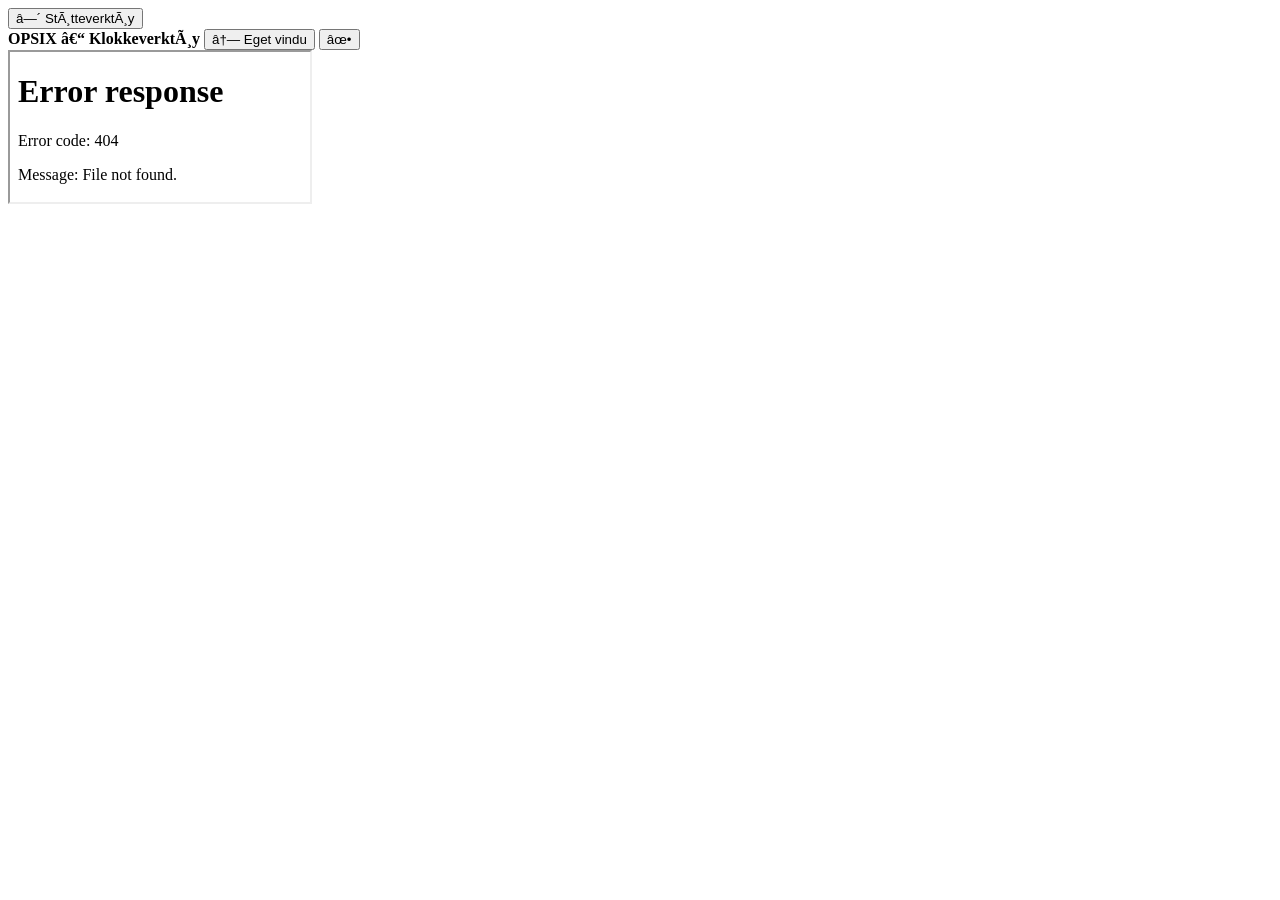
==== integrasjon.html @ 84896c08 "Add integration HTML for clock tool interface" ====
<!-- LIM INN I HOVEDSIDENS <body>, FOR EKSEMPEL RETT FÃ˜R </body> -->
<!-- Forutsetter at klokkeverktÃ¸yet ligger pÃ¥ /klokker/ pÃ¥ samme domene. -->
<button type="button" id="opsixToolsOpen" class="opsix-tools-launcher">â—´ StÃ¸tteverktÃ¸y</button>
<div id="opsixToolsBackdrop" class="opsix-tools-backdrop" hidden></div>
<aside id="opsixToolsPanel" class="opsix-tools-panel" aria-label="KlokkeverktÃ¸y" aria-hidden="true">
  <div class="opsix-tools-toolbar">
    <strong>OPSIX â€“ KlokkeverktÃ¸y</strong>
    <button id="opsixToolsPopout" type="button">â†— Eget vindu</button>
    <button id="opsixToolsClose" type="button" aria-label="Lukk sidepanel">âœ•</button>
  </div>
  <iframe id="opsixToolsFrame" src="/klokker/" title="KlokkeverktÃ¸y"></iframe>
</aside>
<link rel="stylesheet" href="/klokker/panel.css">
<script src="/klokker/panel.js" defer></script>
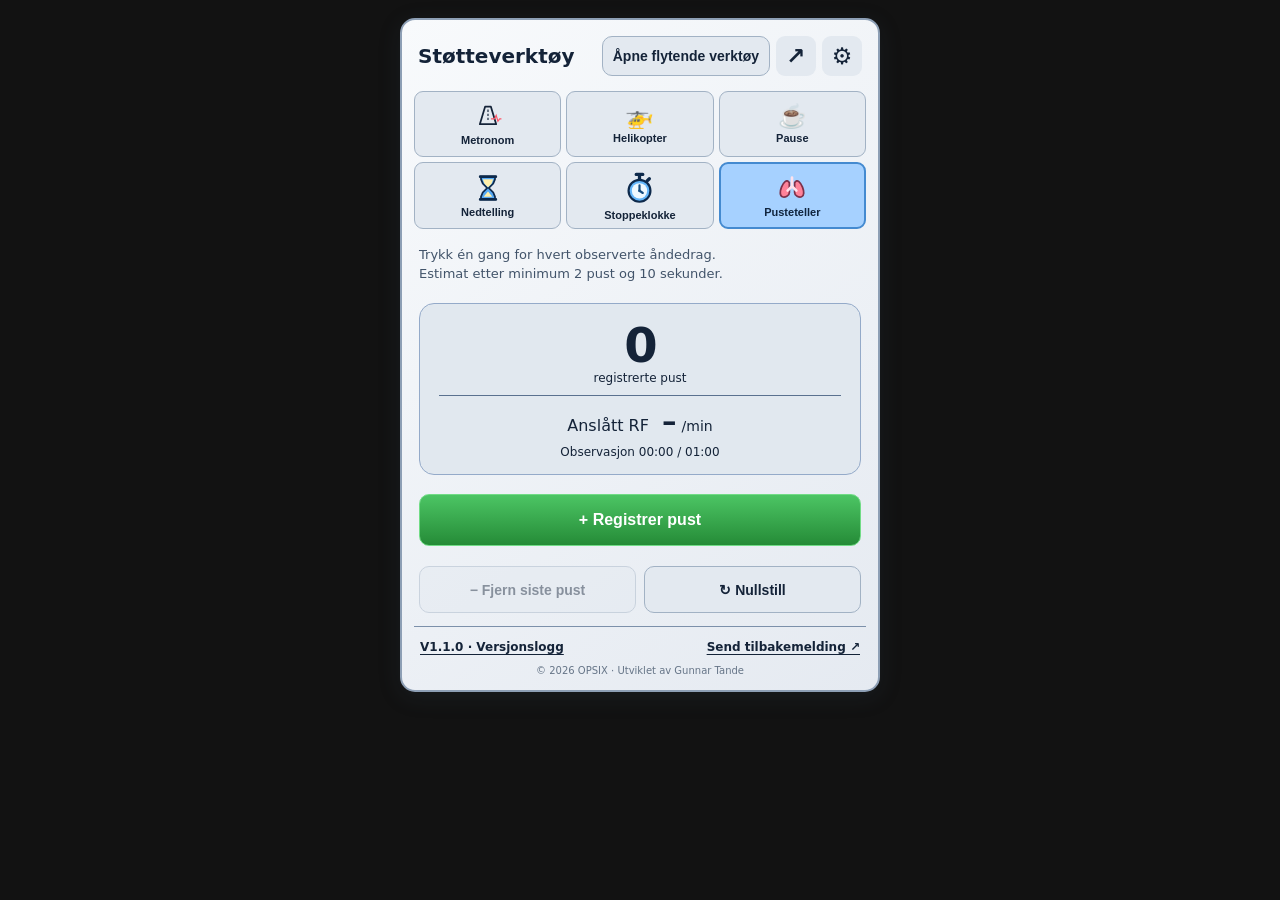
==== commit 826fce75: "..." ====
--- a/integrasjon.html
+++ b/integrasjon.html
@@ -1,14 +1,376 @@
-<!-- LIM INN I HOVEDSIDENS <body>, FOR EKSEMPEL RETT FÃ˜R </body> -->
-<!-- Forutsetter at klokkeverktÃ¸yet ligger pÃ¥ /klokker/ pÃ¥ samme domene. -->
-<button type="button" id="opsixToolsOpen" class="opsix-tools-launcher">â—´ StÃ¸tteverktÃ¸y</button>
-<div id="opsixToolsBackdrop" class="opsix-tools-backdrop" hidden></div>
-<aside id="opsixToolsPanel" class="opsix-tools-panel" aria-label="KlokkeverktÃ¸y" aria-hidden="true">
-  <div class="opsix-tools-toolbar">
-    <strong>OPSIX â€“ KlokkeverktÃ¸y</strong>
-    <button id="opsixToolsPopout" type="button">â†— Eget vindu</button>
-    <button id="opsixToolsClose" type="button" aria-label="Lukk sidepanel">âœ•</button>
-  </div>
-  <iframe id="opsixToolsFrame" src="/klokker/" title="KlokkeverktÃ¸y"></iframe>
-</aside>
-<link rel="stylesheet" href="/klokker/panel.css">
-<script src="/klokker/panel.js" defer></script>
+<!doctype html>
+<html lang="no">
+<head>
+    <meta charset="utf-8">
+    <meta name="viewport" content="width=device-width,initial-scale=1">
+    <meta name="theme-color" content="#071426">
+    <title>Klokkeverktøy | OPSIX</title>
+    <link rel="stylesheet" href="klokker.css?v=20261119-8">
+    <script src="klokker.js?v=20261119-10" defer></script>
+</head>
+<body data-theme="natt">
+    <section class="tool floating-notice" id="floatingNotice" aria-labelledby="floatingNoticeTitle" hidden>
+        <h1 id="floatingNoticeTitle">Flytende verktøy er åpne</h1>
+        <p>La denne fanen stå åpen mens du bruker verktøystripen.</p>
+        <button class="btn" id="returnFloating" type="button">Vis verktøyene i fanen igjen</button>
+    </section>
+    <main class="tool" id="clockTool">
+        <header class="top">
+            <div class="brand-title">
+                <strong>Støtteverktøy</strong>
+            </div>
+            <div class="header-actions">
+                <button class="btn floating-launch" id="openFloating" type="button">Åpne flytende verktøy</button>
+                <button id="openWindow" class="icon-button" type="button" title="Åpne nytt klokkevindu" aria-label="Åpne nytt klokkevindu">↗</button>
+                <button id="settingsToggle" class="icon-button" type="button" title="Innstillinger" aria-label="Innstillinger" aria-expanded="false" aria-controls="clockSettings">⚙</button>
+            </div>
+        </header>
+        <p id="floatingError" role="status" hidden></p>
+        <div class="settings-menu" id="clockSettings" hidden>
+            <label for="textSize">Zoom:</label>
+            <select id="textSize">
+                <option value="normal">100 %</option>
+                <option value="large">120 %</option>
+                <option value="extra">140 %</option>
+            </select>
+            <label for="theme">Visning:</label>
+            <select id="theme">
+                <option value="system" selected>Følg systemet</option>
+                <option value="dag">Dag</option>
+                <option value="dempet">Dempet</option>
+                <option value="natt">Natt</option>
+            </select>
+        </div>
+        <nav class="tabs" aria-label="Klokkeverktøy">
+            <div class="floating-clock" id="floatingClock" hidden>
+                <time id="floatingTime" aria-label="Norsk tid"></time>
+                <time id="floatingDate"></time>
+            </div>
+            <button class="tab" data-tab="metronom" aria-selected="false">
+                <span class="tab-symbol brand-small" aria-hidden="true">
+                    <svg viewBox="0 0 48 48" fill="none">
+                        <path d="M10 38 19 8h10l9 30H10Z" stroke="currentColor" stroke-width="3" stroke-linejoin="round"/>
+                        <path d="M24 13v20" stroke="currentColor" stroke-width="2" stroke-dasharray="4 3"/>
+                        <path d="M29 29h6l3-6 3 10 3-4h3" stroke="#ff5466" stroke-width="2"/>
+                    </svg>
+                </span>
+                Metronom
+            </button>
+            <button class="tab" data-tab="helikopter" aria-selected="false">
+                <span class="tab-symbol">🚁</span>
+                Helikopter
+                <small id="heliBadge" class="tab-status" hidden></small>
+            </button>
+            <button class="tab" data-tab="pause" aria-selected="false">
+                <span class="tab-symbol">☕</span>
+                Pause
+                <small id="pauseBadge" class="tab-status" hidden></small>
+            </button>
+            <button class="tab" data-tab="nedtelling" aria-selected="false">
+                <span class="tab-symbol tool-symbol" aria-hidden="true"><svg width="28" height="28" viewBox="0 0 32 32"><path d="M8 3h16v3l-2 5-5 5 5 5 2 5v3H8v-3l2-5 5-5-5-5-2-5Z" fill="#56a9f5" stroke="#0d294b" stroke-width="2"/><path d="M10 6h12l-2 5-4 4-4-4zm1 20 5-6 5 6Z" fill="#fff0ab"/><path d="M7 3h18M7 29h18" stroke="#0d294b" stroke-width="3" stroke-linecap="round"/></svg></span>
+                Nedtelling
+                <small id="countBadge" class="tab-status" hidden></small>
+            </button>
+            <button class="tab" data-tab="stoppeklokke" aria-selected="false">
+                <span class="tab-symbol tool-symbol" aria-hidden="true"><svg width="28" height="28" viewBox="0 0 32 32"><path d="M16 4v5m-3-5h6m4 6 2-2" stroke="#0d294b" stroke-width="3" stroke-linecap="round"/><circle cx="16" cy="19" r="10" fill="#63b6fa" stroke="#0d294b" stroke-width="2"/><circle cx="16" cy="19" r="7" fill="#eef9ff"/><path d="M16 14v5l3 2" fill="none" stroke="#164d80" stroke-width="2" stroke-linecap="round"/><circle cx="16" cy="19" r="1.25" fill="#164d80"/></svg></span>
+                Stoppeklokke
+                <small id="stopBadge" class="tab-status" hidden></small>
+            </button>
+            <button class="tab active" data-tab="pusteteller" aria-selected="true">
+                <span class="tab-symbol tool-symbol" aria-hidden="true"><svg width="28" height="28" viewBox="0 0 32 32"><path d="M13 10c-3-5-7 0-9 5-2 5-2 10 1 11 3 1 8-1 8-5Zm6 0c3-5 7 0 9 5 2 5 2 10-1 11-3 1-8-1-8-5Z" fill="#ff8299" stroke="#7d314a" stroke-width="2"/><path d="M16 4v10m0 0-5 5m5-5 5 5" fill="none" stroke="#ffe2ec" stroke-width="3" stroke-linecap="round" stroke-linejoin="round"/></svg></span>
+                Pusteteller
+            </button>
+            <button class="tab floating-toggle" id="toggleFloatingPane" type="button"
+                aria-expanded="false" aria-controls="clockPanes" aria-label="Vis sist brukte verktøy" hidden>Utvid</button>
+        </nav>
+        <div class="tool-panes" id="clockPanes">
+            <header class="floating-pane-heading">
+                <h1>Operatørverktøy</h1>
+                <p id="floatingToolName"></p>
+            </header>
+            <section class="pane" id="metronom" aria-label="Metronom" hidden inert>
+                <div class="display beat-display" id="beatDisplay">
+                    <div id="bpmView" class="bpm-view">
+                        <button type="button" id="bpmLabel" class="bpm-number" title="Trykk for å skrive takt" aria-label="Endre takt">
+                            110 
+                            <span>BPM</span>
+                        </button>
+                        <input id="bpmDirect" class="bpm-direct" type="number" min="1" inputmode="numeric" aria-label="Ny takt" hidden>
+                    </div>
+                    <div class="pulse-line" aria-hidden="true">
+                        <svg viewBox="0 0 240 42" preserveAspectRatio="none">
+                            <defs>
+                                <path id="ecgComplex" d="M0 25 H22 L26 28 L30 7 L34 34 L39 25 H60"/>
+                            </defs>
+                            <g class="ecg-trace">
+                                <use href="#ecgComplex"/>
+                                <use href="#ecgComplex" x="60"/>
+                                <use href="#ecgComplex" x="120"/>
+                                <use id="ecgFourth" href="#ecgComplex" x="180"/>
+                                <path id="ecgVent" d="M180 25 H240" hidden/>
+                            </g>
+                            <line id="beatCursor" x1="30" x2="30" y1="1" y2="41" hidden/>
+                        </svg>
+                    </div>
+                </div>
+                <label class="field-label">Pasientkategori</label>
+                <div class="choices">
+                    <button type="button" class="choice selected" data-mode="voksen">Voksen og barn</button>
+                    <button type="button" class="choice" data-mode="nyfodt">Nyfødt ved fødsel</button>
+                </div>
+                <div class="adjuster" id="bpmAdjust">
+                    <label for="bpmInput">Juster takt</label>
+                    <div>
+                        <button id="bpmDown" type="button" aria-label="Reduser BPM">−</button>
+                        <input id="bpmInput" type="number" inputmode="numeric" min="1" step="1" value="110">
+                        <button id="bpmUp" type="button" aria-label="Øk BPM">+</button>
+                    </div>
+                </div>
+                <p id="metronomeHint" class="hint compact" hidden>90 kompresjoner og 30 ventilasjoner/min</p>
+                <div class="actions">
+                    <button id="metroStart" class="btn primary">▶ Start</button>
+                    <button id="metroPause" class="btn">Ⅱ Pause</button>
+                    <button id="metroReset" class="btn">↻ Nullstill</button>
+                </div>
+            </section>
+            <section class="pane" id="nedtelling" aria-label="Nedtelling" hidden inert>
+                <div class="display time-display time-card" id="countBox">
+                    <div class="time-unit-headings" aria-hidden="true"><span>Timer</span><span>Minutter</span><span>Sekunder</span></div>
+                    <div id="countDisplay" class="time-parts time-value adjustable-time" role="group" aria-label="Nedtellingstid" aria-describedby="countError">
+                        <div class="time-segment">
+                            <input type="text" inputmode="numeric" maxlength="2" autocomplete="off" spellcheck="false" aria-label="Nedtellingstid – timer" data-max="99" value="00">
+                            <div class="time-steps">
+                                <button type="button" class="time-step" data-step="-1" aria-label="Reduser timer">−</button>
+                                <button type="button" class="time-step" data-step="1" aria-label="Øk timer">+</button>
+                            </div>
+                        </div>
+                        <span aria-hidden="true">:</span>
+                        <div class="time-segment">
+                            <input type="text" inputmode="numeric" maxlength="2" autocomplete="off" spellcheck="false" aria-label="Nedtellingstid – minutter" data-max="59" value="00">
+                            <div class="time-steps">
+                                <button type="button" class="time-step" data-step="-1" aria-label="Reduser minutter">−</button>
+                                <button type="button" class="time-step" data-step="1" aria-label="Øk minutter">+</button>
+                            </div>
+                        </div>
+                        <span aria-hidden="true">:</span>
+                        <div class="time-segment">
+                            <input type="text" inputmode="numeric" maxlength="2" autocomplete="off" spellcheck="false" aria-label="Nedtellingstid – sekunder" data-max="59" value="00">
+                            <div class="time-steps">
+                                <button type="button" class="time-step" data-step="-1" aria-label="Reduser sekunder">−</button>
+                                <button type="button" class="time-step" data-step="1" aria-label="Øk sekunder">+</button>
+                            </div>
+                        </div>
+                    </div>
+                    <span id="countState" hidden></span>
+                    <span id="countError" role="alert" hidden>Bruk tt:mm:ss. Minutter og sekunder må være mellom 00 og 59.</span>
+                </div>
+                <div class="toggle-list">
+                    <div class="toggle-row">
+                        <span>Lydvarsel ved endt nedtelling?</span>
+                        <div class="binary" data-setting="countSound">
+                            <button class="selected" data-value="yes">Ja</button>
+                            <button data-value="no">Nei</button>
+                        </div>
+                    </div>
+                </div>
+                <div class="actions">
+                    <button id="countStart" class="btn primary">▶ Start</button>
+                    <button id="countPause" class="btn">Ⅱ Pause</button>
+                    <button id="countReset" class="btn">↻ Nullstill</button>
+                </div>
+            </section>
+            <section class="pane" id="stoppeklokke" aria-label="Stoppeklokke" hidden inert>
+                <div class="display time-display time-card">
+                    <div class="time-unit-headings" aria-hidden="true"><span>Timer</span><span>Minutter</span><span>Sekunder</span></div>
+                    <strong class="time-value" id="stopDisplay">00:00:00</strong>
+                </div>
+                <div class="actions">
+                    <button id="stopStart" class="btn primary">▶ Start</button>
+                    <button id="stopPause" class="btn">Ⅱ Pause</button>
+                    <button id="stopReset" class="btn">↻ Nullstill</button>
+                </div>
+            </section>
+            <section class="pane" id="pusteteller" aria-label="Pusteteller">
+                <p class="subtitle">
+                    Trykk én gang for hvert observerte åndedrag.
+                    <br>
+                    Estimat etter minimum 2 pust og 10 sekunder.
+                </p>
+                <div class="display breath-display" id="breathBox">
+                    <strong id="breathCount">0</strong>
+                    <span>registrerte pust</span>
+                    <div class="breath-result">
+                        Anslått RF 
+                        <b id="breathRate">–</b>
+                        <span>/min</span>
+                    </div>
+                    <span class="observation" id="breathTime">Observasjon 00:00 / 01:00</span>
+                </div>
+                <button type="button" class="btn primary big-breath" id="breathTap">+ Registrer pust</button>
+                <div class="actions two">
+                    <button id="breathUndo" class="btn" type="button" disabled>− Fjern siste pust</button>
+                    <button id="breathReset" class="btn">↻ Nullstill</button>
+                </div>
+            </section>
+            <section class="pane" id="pause" aria-label="Pause" hidden inert>
+                <div class="display time-card pause-box" id="pauseBox">
+                    <div class="time-unit-headings time-unit-headings-end" aria-hidden="true"><span>Timer</span><span>Minutter</span></div>
+                    <div class="pause-time-row time-row">
+                        <span class="time-label">Matpause</span>
+                        <div id="mealTime" class="time-parts time-value adjustable-time" role="group" aria-label="Matpause">
+                            <div class="time-segment">
+                                <input type="text" inputmode="numeric" maxlength="2" autocomplete="off" spellcheck="false" aria-label="Matpause – timer" data-max="23" placeholder="00">
+                                <div class="time-steps">
+                                    <button type="button" class="time-step" data-step="-1" aria-label="Reduser timer">−</button>
+                                    <button type="button" class="time-step" data-step="1" aria-label="Øk timer">+</button>
+                                </div>
+                            </div>
+                            <span aria-hidden="true">:</span>
+                            <div class="time-segment">
+                                <input type="text" inputmode="numeric" maxlength="2" autocomplete="off" spellcheck="false" aria-label="Matpause – minutter" data-max="59" placeholder="00">
+                                <div class="time-steps">
+                                    <button type="button" class="time-step" data-step="-1" aria-label="Reduser minutter">−</button>
+                                    <button type="button" class="time-step" data-step="1" aria-label="Øk minutter">+</button>
+                                </div>
+                            </div>
+                        </div>
+                    </div>
+                    <div class="pause-time-row time-row">
+                        <span class="time-label">Skjermpause</span>
+                        <div id="screenTime" class="time-parts time-value adjustable-time" role="group" aria-label="Skjermpause">
+                            <div class="time-segment">
+                                <input type="text" inputmode="numeric" maxlength="2" autocomplete="off" spellcheck="false" aria-label="Skjermpause – timer" data-max="23" placeholder="00">
+                                <div class="time-steps">
+                                    <button type="button" class="time-step" data-step="-1" aria-label="Reduser timer">−</button>
+                                    <button type="button" class="time-step" data-step="1" aria-label="Øk timer">+</button>
+                                </div>
+                            </div>
+                            <span aria-hidden="true">:</span>
+                            <div class="time-segment">
+                                <input type="text" inputmode="numeric" maxlength="2" autocomplete="off" spellcheck="false" aria-label="Skjermpause – minutter" data-max="59" placeholder="00">
+                                <div class="time-steps">
+                                    <button type="button" class="time-step" data-step="-1" aria-label="Reduser minutter">−</button>
+                                    <button type="button" class="time-step" data-step="1" aria-label="Øk minutter">+</button>
+                                </div>
+                            </div>
+                        </div>
+                    </div>
+                    <p id="pauseState" role="status"></p>
+                </div>
+                <div class="toggle-row">
+                    <span>Lydvarsel når pausen starter?</span>
+                    <div class="binary" data-setting="pauseSound">
+                        <button class="selected" data-value="yes" aria-pressed="true">Ja</button>
+                        <button data-value="no" aria-pressed="false">Nei</button>
+                    </div>
+                </div>
+                <p id="pauseError" role="alert" hidden>Skriv et klokkeslett mellom 00:00 og 23:59.</p>
+                <p id="pauseSoundError" role="status" hidden>Lydvarsel er utilgjengelig i nettleseren. Pause markeres visuelt.</p>
+                <div class="actions two">
+                    <button class="btn primary" id="pauseSave">Lagre pauser</button>
+                    <button class="btn" id="pauseReset">↻ Nullstill</button>
+                </div>
+            </section>
+            <section class="pane" id="helikopter" aria-label="Helikoptervarsling" hidden inert>
+                <div class="display heli-display time-card" id="heliBox">
+                    <div class="time-unit-headings time-unit-headings-end" aria-hidden="true"><span>Timer</span><span>Minutter</span><span>Sekunder</span></div>
+                    <div class="time-row heli-entry-row">
+                        <span class="time-label">ETE</span>
+                        <div id="heliDuration" class="time-parts time-value adjustable-time" role="group" aria-label="Tid til forventet landing" aria-describedby="heliError">
+                            <div class="time-segment">
+                                <input type="text" inputmode="numeric" maxlength="2" autocomplete="off" aria-label="Tid til forventet landing – timer" data-max="99" value="00">
+                                <div class="time-steps">
+                                    <button type="button" class="time-step" data-step="-1" aria-label="Reduser timer: Tid til forventet landing">−</button>
+                                    <button type="button" class="time-step" data-step="1" aria-label="Øk timer: Tid til forventet landing">+</button>
+                                </div>
+                            </div>
+                            <span aria-hidden="true">:</span>
+                            <div class="time-segment">
+                                <input type="text" inputmode="numeric" maxlength="2" autocomplete="off" aria-label="Tid til forventet landing – minutter" data-max="59" value="03">
+                                <div class="time-steps">
+                                    <button type="button" class="time-step" data-step="-1" aria-label="Reduser minutter: Tid til forventet landing">−</button>
+                                    <button type="button" class="time-step" data-step="1" aria-label="Øk minutter: Tid til forventet landing">+</button>
+                                </div>
+                            </div>
+                            <span aria-hidden="true">:</span>
+                            <div class="time-segment">
+                                <input type="text" inputmode="numeric" maxlength="2" autocomplete="off" aria-label="Tid til forventet landing – sekunder" data-max="59" value="00">
+                                <div class="time-steps">
+                                    <button type="button" class="time-step" data-step="-1" aria-label="Reduser sekunder: Tid til forventet landing">−</button>
+                                    <button type="button" class="time-step" data-step="1" aria-label="Øk sekunder: Tid til forventet landing">+</button>
+                                </div>
+                            </div>
+                        </div>
+                        <strong class="time-value" id="heliTime" role="timer" hidden>00:03:00</strong>
+                    </div>
+                    <div class="time-row heli-entry-row heli-warning-setting">
+                        <span class="time-label">Tid igjen ved varsling</span>
+                        <div id="heliWarning" class="time-parts time-value adjustable-time" role="group" aria-label="Tid igjen ved varsling" aria-describedby="heliError">
+                            <div class="time-segment">
+                                <input type="text" inputmode="numeric" maxlength="2" autocomplete="off" aria-label="Tid igjen ved varsling – timer" data-max="99" value="00">
+                                <div class="time-steps">
+                                    <button type="button" class="time-step" data-step="-1" aria-label="Reduser timer: Tid igjen ved varsling">−</button>
+                                    <button type="button" class="time-step" data-step="1" aria-label="Øk timer: Tid igjen ved varsling">+</button>
+                                </div>
+                            </div>
+                            <span aria-hidden="true">:</span>
+                            <div class="time-segment">
+                                <input type="text" inputmode="numeric" maxlength="2" autocomplete="off" aria-label="Tid igjen ved varsling – minutter" data-max="59" value="01">
+                                <div class="time-steps">
+                                    <button type="button" class="time-step" data-step="-1" aria-label="Reduser minutter: Tid igjen ved varsling">−</button>
+                                    <button type="button" class="time-step" data-step="1" aria-label="Øk minutter: Tid igjen ved varsling">+</button>
+                                </div>
+                            </div>
+                            <span aria-hidden="true">:</span>
+                            <div class="time-segment">
+                                <input type="text" inputmode="numeric" maxlength="2" autocomplete="off" aria-label="Tid igjen ved varsling – sekunder" data-max="59" value="30">
+                                <div class="time-steps">
+                                    <button type="button" class="time-step" data-step="-1" aria-label="Reduser sekunder: Tid igjen ved varsling">−</button>
+                                    <button type="button" class="time-step" data-step="1" aria-label="Øk sekunder: Tid igjen ved varsling">+</button>
+                                </div>
+                            </div>
+                        </div>
+                    </div>
+                    <p id="heliError" role="alert" hidden></p>
+                    <div class="heli-timeline" id="heliTimeline" aria-label="Tidslinje for landing">
+                        <span class="heli-timeline-start">Start</span>
+                        <span class="heli-timeline-end">Landing</span>
+                        <div class="heli-timeline-track">
+                            <progress id="heliProgress" max="180" value="0" aria-label="Nedtellingens fremdrift"></progress>
+                            <span class="heli-tick heli-tick-start" aria-hidden="true"></span>
+                            <span class="heli-tick heli-tick-warning" id="heliWarningTick" aria-hidden="true"></span>
+                            <span class="heli-tick heli-tick-end" aria-hidden="true"></span>
+                        </div>
+                        <span class="heli-timeline-warning" id="heliWarningMark">Varsling</span>
+                    </div>
+                    <p id="heliAlarm" role="alert" hidden>🔔 Aktiver landingsvarsel!</p>
+                    <button id="heliAck" class="btn full" type="button" hidden>✓ Varsling aktivert</button>
+                </div>
+                <div class="actions two">
+                    <button id="heliStart" class="btn primary" type="button">▶ Start</button>
+                    <button id="heliReset" class="btn" type="button">↻ Nullstill</button>
+                </div>
+            </section>
+        </div>
+        <div class="bottom-links">
+            <button id="versionButton">V1.1.0 · Versjonslogg</button>
+            <button id="feedbackButton">Send tilbakemelding ↗</button>
+        </div>
+        <p class="copyright">© 2026 OPSIX · Utviklet av Gunnar Tande</p>
+    </main>
+    <dialog id="versionDialog">
+        <h2>Versjonslogg</h2>
+        <p>
+            <b>V1.1.0 – 09.11.2026</b>
+            <br>
+            Seks faner, pausevarsler, lysnivåer, taktinnstilling, nedtellingsvarsler og oppdatert pusteteller.
+        </p>
+        <p>
+            <b>V1.0.0 – 06.11.2026</b>
+            <br>
+            Første prototype: metronom, nedtelling, stoppeklokke og pusteteller.
+        </p>
+        <button id="closeVersion" class="btn">Lukk</button>
+    </dialog>
+</body>
+</html>
--- a/klokker.css
+++ b/klokker.css
@@ -0,0 +1,456 @@
+:root{color-scheme:dark;--bg:#071426;--panel:#0b1c34;--field:#1a2a44;--border:#6981a1;--text:#f6f9ff;--muted:#bdc8d9;--blue:#2d76d0;--green:#29953a}*{box-sizing:border-box}html,body{margin:0;min-height:100%;font-family:Inter,system-ui,-apple-system,Segoe UI,Arial,sans-serif;background:transparent;color:var(--text)}body{padding:6px}.tool{background:linear-gradient(150deg,#112744,#08162a 55%,#071222);border:2px solid #8da5c5;border-radius:15px;padding:14px 12px 12px;box-shadow:0 10px 35px #0007;max-width:480px;margin:auto}.top{display:flex;align-items:center;gap:12px;padding:2px 4px 15px}.brand-icon{display:grid;place-items:center;border:2px solid #dce8fc;border-radius:16px;width:66px;height:66px;flex-shrink:0;background:linear-gradient(145deg,#162c4b,#08172c);color:white}.brand-icon svg{width:46px}.brand-title{display:flex;flex-direction:column;gap:2px;min-width:0}.brand-title strong{font-size:22px}.brand-title span{font-size:16px;font-weight:600}.icon-button{margin-left:auto;align-self:flex-start;border:0;background:#243954;color:white;border-radius:9px;padding:6px 10px;font-size:22px;cursor:pointer}.tabs{display:grid;grid-template-columns:repeat(4,minmax(0,1fr));gap:3px;margin-bottom:7px}.tab{position:relative;min-width:0;min-height:66px;display:flex;flex-direction:column;align-items:center;justify-content:center;gap:4px;background:#1b2b45;border:1px solid #536580;border-radius:10px 10px 3px 3px;color:#fff;cursor:pointer;font-size:11px;font-weight:700;padding:7px 2px}.tab.active{background:linear-gradient(155deg,#3587dd,#17428f);border:2px solid #add3ff}.tab-symbol{font-size:26px;line-height:1}.tab-status{font-size:10px;color:#e0f3ff}.pane{min-height:430px;padding:10px 5px 0}.pane[hidden],.tab-status[hidden]{display:none!important}h1{font-size:21px;margin:0 0 4px}.subtitle{font-size:13px;color:var(--muted);margin:0 0 19px;line-height:1.45}.display{background:linear-gradient(145deg,#1c2f4d,#14253f);border:1.5px solid #94aac9;border-radius:15px;min-height:117px;display:flex;flex-direction:column;align-items:center;justify-content:center;padding:15px 8px;margin-bottom:19px}.display strong{font-size:64px;line-height:1.1;font-weight:800;font-variant-numeric:tabular-nums;letter-spacing:-2px}.display strong span{font-size:37px;letter-spacing:-1px}.pulse-line{color:#ff596b;width:70%;height:23px}.pulse-line svg{width:100%;height:100%}.field-label{display:block;font-size:13px;font-weight:750;margin:0 0 9px}.choices{display:grid;grid-template-columns:repeat(2,minmax(0,1fr));gap:7px}.choice{font-weight:700;color:white;background:#1a2a43;border:1px solid #93a9c7;border-radius:10px;min-height:40px;cursor:pointer;font-size:12px}.choice.selected{color:#071426;background:#8ac7ff;border-color:#d4eaff}.adjuster{display:flex;align-items:center;justify-content:space-between;margin-top:14px;gap:12px}.adjuster label{font-size:12px;color:var(--muted)}.adjuster>div{display:flex;align-items:center;gap:5px}.adjuster button{height:35px;width:35px;border:1px solid var(--border);background:#243954;color:white;border-radius:8px;font-size:21px;cursor:pointer}.adjuster input{width:58px;height:35px;text-align:center;border:1px solid var(--border);background:#101d33;color:white;border-radius:8px;font-weight:750;font-size:16px}.adjuster input::-webkit-inner-spin-button{display:none}.hint{min-height:48px;font-size:12px;color:#d3deee;line-height:1.5;margin:16px 3px}.actions{display:grid;grid-template-columns:repeat(3,minmax(0,1fr));gap:8px;margin-top:20px}.btn{cursor:pointer;border:1px solid #8096b4;background:linear-gradient(#293d59,#16283e);border-radius:10px;min-height:47px;color:white;font-size:14px;font-weight:700}.btn.primary{background:linear-gradient(#4cc564,#258b37);border-color:#71dc86}.btn:disabled{opacity:.46;cursor:not-allowed}.btn:focus-visible,.tab:focus-visible,.choice:focus-visible,.icon-button:focus-visible,input:focus-visible{outline:3px solid #90d2ff;outline-offset:2px}.time-display span,.breath-display>span{font-size:12px;color:var(--muted)}.time-settings{display:grid;grid-template-columns:1fr 1fr;gap:12px}.time-settings label{color:var(--muted);font-size:13px;font-weight:650;display:flex;flex-direction:column;gap:6px}.time-settings input{background:#172841;border:1px solid var(--border);color:white;border-radius:9px;padding:9px 12px;font-size:20px;width:100%}.breath-result{width:95%;text-align:center;border-top:1px solid #5a718f;margin-top:10px;padding-top:8px}.breath-result b{font-size:29px;margin-left:8px}.breath-result span{font-size:14px}.big-breath{width:100%;min-height:68px;font-size:19px;touch-action:manipulation}.actions.single{grid-template-columns:1fr}@media(min-width:580px){body{padding:18px}}@media(max-width:370px){.tool{padding:9px 7px}.tab{font-size:10px}.brand-title strong{font-size:19px}.display strong{font-size:52px}.display strong span{font-size:29px}.btn{font-size:12px}.pane{min-height:440px}}
+.adjuster[hidden]{display:none!important}
+/* V1.1.0 */
+body[data-theme="dempet"]{--bg:#172234;--panel:#223148;--field:#35475f;--border:#8597ae;--text:#f5f7fa;--muted:#d4dce7;color-scheme:dark}
+body[data-theme="dag"]{--bg:#e4e9ef;--panel:#f6f8fa;--field:#e1e8ef;--border:#7c90aa;--text:#142338;--muted:#42546a;color-scheme:light}
+body[data-theme="dag"] .tool{background:linear-gradient(145deg,#f8fafc,#e5eaf1);border-color:#8d9fb5;box-shadow:0 5px 22px #33445533}
+body[data-theme="dempet"] .tool{background:linear-gradient(145deg,#293d54,#18283b);border-color:#90a3b9}
+body[data-theme="dag"] .display,body[data-theme="dag"] .pause-setting,body[data-theme="dag"] .time-settings input,body[data-theme="dag"] .adjuster input{background:var(--field);color:var(--text)}
+body[data-theme="dempet"] .display,body[data-theme="dempet"] .pause-setting{background:var(--field)}
+body[data-theme="dag"] .hint,body[data-theme="dag"] .subtitle,body[data-theme="dag"] .field-label,body[data-theme="dag"] .adjuster label,body[data-theme="dag"] .time-settings label,body[data-theme="dag"] .copyright{color:var(--muted)}
+body[data-theme="dag"] .tab,body[data-theme="dag"] .choice,body[data-theme="dag"] .btn:not(.primary),body[data-theme="dag"] .binary button,body[data-theme="dag"] .icon-button,body[data-theme="dag"] select,body[data-theme="dag"] .adjuster button{background:#e3e9f0;color:#142338;border-color:#a2b2c4}
+body[data-theme="dag"] .tab.active,body[data-theme="dag"] .binary button.selected,body[data-theme="dag"] .choice.selected{background:#a6d1ff;color:#10253f}
+.header-actions{margin-left:auto;display:flex;align-items:center;gap:6px}.theme-label{font-size:11px}.header-actions select{background:#233a58;color:white;border:1px solid #6e89aa;padding:7px 2px;border-radius:7px;max-width:92px}.header-actions .icon-button{margin:0;align-self:auto}.tabs{grid-template-columns:repeat(3,minmax(0,1fr));gap:5px}.tab{min-height:66px;border-radius:9px;font-size:11px}.tab-symbol{font-size:23px}.brand-small svg{width:28px;height:28px;display:block}.pane{min-height:360px}.pane h1{margin-bottom:12px}.beat-display{margin-top:12px}.bpm-number{background:transparent;border:0;color:inherit;font:inherit;font-size:62px;font-weight:800;cursor:pointer;font-variant-numeric:tabular-nums}.bpm-number span{font-size:32px}.bpm-direct{font:800 45px system-ui;max-width:200px;width:100%;text-align:center;background:var(--field);color:var(--text);border:2px solid #65aafa;border-radius:10px}.bpm-direct[hidden]{display:none}.pulse-line{transform-origin:center}.pause-setting{padding:10px;border:1px solid var(--border);border-radius:10px;margin:10px 0;display:grid;grid-template-columns:minmax(0,1fr) 110px;gap:8px;align-items:center;background:#15253e}.pause-setting label{font-size:12px;font-weight:650}.pause-setting input{width:100%;min-width:0;padding:9px 4px;background:var(--field);color:var(--text);border:1px solid var(--border);border-radius:8px}.toggle-list{margin-top:14px}.toggle-row{display:flex;justify-content:space-between;align-items:center;gap:8px;padding:10px 0;border-bottom:1px solid #7d8ba855;font-size:12px;font-weight:650}.binary{display:flex;gap:4px;flex-shrink:0}.binary button{cursor:pointer;background:#20334f;color:white;border:1px solid var(--border);border-radius:7px;min-width:42px;min-height:34px}.binary button.selected{background:#80bcf4;color:#061728;font-weight:800}.observation{font-size:12px;margin-top:7px}.breath-display.observed{background:linear-gradient(145deg,#18633c,#0a3927);border-color:#8af0ab;color:#fff}.breath-display.observed span{color:#fff}.pause-display{min-height:100px;margin-top:14px}.pause-display strong{font-size:19px;letter-spacing:0}.pause-display.due,.tab.pause-due{background:linear-gradient(140deg,#217d42,#174b31);color:white;border-color:#ffadb7}.heli-display strong{font-size:58px}.full{width:100%}.actions.two{grid-template-columns:1fr 1fr}.bottom-links{display:flex;align-items:center;justify-content:space-between;gap:10px;padding-top:12px}.bottom-links button{background:transparent;border:0;color:inherit;font:650 12px system-ui;text-decoration:underline;text-underline-offset:3px;cursor:pointer}.copyright{margin:10px 0 2px;text-align:center;font-size:10px;opacity:.78}dialog{background:var(--panel);color:var(--text);border:1px solid var(--border);border-radius:12px;width:min(360px,92vw);padding:20px}dialog::backdrop{background:#000a}.compact{min-height:0;margin:10px 0}.brand-title strong{font-size:20px}.top{gap:8px}.brand-icon{width:54px;height:54px}.brand-icon svg{width:39px}@media(max-width:390px){.brand-title strong{font-size:16px}.brand-title span{font-size:12px}.theme-label{display:none}.header-actions select{max-width:77px}.top{padding-bottom:10px}.bpm-number{font-size:52px}}
+@media(prefers-reduced-motion:reduce){}
+#countBox.finished{background:linear-gradient(135deg,#662b33,#a23a44);color:#fff;border-color:#ffbac0;box-shadow:0 0 0 2px #f2828a inset}
+body[data-theme="dempet"] .tab:not(.active),body[data-theme="dempet"] .choice:not(.selected),body[data-theme="dempet"] .btn:not(.primary),body[data-theme="dempet"] .binary button:not(.selected){background:#33475f;color:#f7f9fd}
+body[data-theme="dag"] .brand-title,body[data-theme="dag"] h1,body[data-theme="dag"] .display strong,body[data-theme="dag"] .display span{color:var(--text)}
+body[data-theme="dag"] .brand-icon{background:#213b5a;color:white}
+body[data-theme="dag"] .tab.active{border-color:#448ad0}
+body[data-theme="dag"] .tab.active .tab-symbol,body[data-theme="dag"] .tab.active .tab-status{color:#17375c}
+body[data-theme="dag"] .breath-display.observed strong,body[data-theme="dag"] .breath-display.observed span,body[data-theme="dag"] #countBox.finished strong,body[data-theme="dag"] #countBox.finished span{color:#fff}
+
+.pulse-line {
+  height: 42px;
+  width: 100%;
+  background-image: linear-gradient(to right, #f05b6e26 1px, transparent 1px),
+    linear-gradient(to bottom, #f05b6e26 1px, transparent 1px);
+  background-size: 5% 25%;
+}
+.ecg-trace { fill: none; stroke: currentColor; stroke-width: 1.5; }
+#beatCursor { stroke: currentColor; stroke-width: 1; }
+body[data-theme="dag"] .pulse-line { color: #aa2336; }
+
+#countError { margin: 6px 0 0; text-align: center; }
+body .tabs .tab:is(.count-finished, .heli-alert),
+body[data-theme="dag"] .tabs .tab:is(.count-finished, .heli-alert) {
+  background: #8c2535;
+  border-color: #ff9ba9;
+  color: white;
+}
+body[data-theme="dag"] .tabs .tab:is(.count-finished, .heli-alert) :is(.tab-status, .tab-symbol) {
+  color: white;
+}
+
+#pauseState:empty { display: none; }
+
+#heliProgress { width: 100%; height: 12px; margin: 12px 0 6px; accent-color: var(--blue); }
+.heli-markers { display: flex; justify-content: space-between; gap: 6px; width: 100%; text-align: center; }
+#heliBox.heli-alert { background: #702333; border-color: #ffadb7; color: white; }
+#heliBox.heli-alert span, body[data-theme="dag"] #heliBox.heli-alert strong { color: white; }
+#heliBox.heli-alert progress { accent-color: #ff9ba9; }
+#heliAlarm { margin: 12px 0 8px; font-weight: 800; }
+#heliBox.heli-overtime { border-color: #e18b42; }
+
+.pulse-line svg [hidden] { display: none; }
+.time-parts {
+  display: inline-flex;
+  justify-content: center;
+  align-items: baseline;
+  max-width: 100%;
+  gap: .03em;
+  font-variant-numeric: tabular-nums;
+}
+.time-parts input {
+  min-width: 0;
+  width: 2.05ch;
+  padding: 0;
+  border: 0;
+  border-radius: 3px;
+  background: transparent;
+  color: inherit;
+  font: inherit;
+  text-align: center;
+}
+.time-parts input:not(:read-only) { box-shadow: inset 0 -1px var(--border); }
+.time-parts input[aria-invalid="true"] { outline: 2px solid #f27180; }
+.time-parts input::placeholder { color: inherit; opacity: .7; }
+.display .time-parts > span { font: inherit; color: inherit; }
+.heli-warning-setting {
+  margin-top: 10px;
+  display: flex;
+  justify-content: space-between;
+  align-items: center;
+  gap: 8px;
+  width: 100%;
+}
+#pauseError, #heliError { color: inherit; font-size: .9em; }
+#countBadge { color: #c2cbd8; }
+body[data-theme="dag"] #countBadge { color: #48596b; }
+body[data-theme="dag"] .tab.active #countBadge { color: #e0f3ff; }
+#countBox.finished, body .tabs .tab.count-finished, body[data-theme="dag"] .tabs .tab.count-finished {
+  background: #8c2535;
+  border-color: #ffadb7;
+  color: #fff;
+  box-shadow: inset 0 0 0 2px #ffadb7;
+}
+body[data-theme="dag"] #countBox.finished span, #countBox.finished span { color: #fff; }
+.count-flash { animation: count-alert 720ms ease-in-out 3; }
+@keyframes count-alert {
+  0%, 100% { filter: none; }
+  50% { filter: brightness(1.8) saturate(1.55); }
+}
+body .tabs .tab.pause-due, body[data-theme="dag"] .tabs .tab.pause-due,
+body .display.pause-box.pause-due, body[data-theme="dag"] .display.pause-box.pause-due {
+  background: #8c2535;
+  border-color: #ffadb7;
+  color: #fff;
+  box-shadow: inset 0 0 0 2px #ffadb7;
+}
+body[data-theme="dag"] .tabs .tab.pause-due :is(.tab-status, .tab-symbol),
+body[data-theme="dag"] .pause-box.pause-due span { color: #fff; }
+body .tabs .tab:is(.count-finished, .heli-alert, .pause-due),
+body .display.pause-box.pause-due { animation: clock-alert 1.35s ease-in-out infinite; }
+@keyframes clock-alert {
+  50% { background: #ae3448; box-shadow: inset 0 0 0 3px #ffd3db, 0 0 12px #ffadb780; }
+}
+
+body[data-text-size="large"] { --text-scale: 1.2; }
+body[data-text-size="extra"] { --text-scale: 1.4; }
+.header-actions #textSize { max-width: none; }
+.top { flex-wrap: wrap; }
+body[data-text-size] .tabs { grid-template-columns: repeat(3, minmax(0, 1fr)); }
+body[data-text-size]:not([data-text-size="normal"]) {
+  font-size: calc(16px * var(--text-scale));
+}
+body[data-text-size]:not([data-text-size="normal"]) .tab {
+  font-size: calc(11px * var(--text-scale));
+  overflow-wrap: anywhere;
+}
+body[data-text-size]:not([data-text-size="normal"]) .tab-status { font-size: calc(10px * var(--text-scale)); }
+body[data-text-size]:not([data-text-size="normal"]) :is(.subtitle, .toggle-row, .btn, .choice, .hint) { font-size: .875em; }
+body[data-text-size]:not([data-text-size="normal"]) :is(.display > span, .heli-markers, .observation, .bottom-links button, .copyright) { font-size: .76em; }
+body[data-text-size]:not([data-text-size="normal"]) .btn.big-breath { font-size: 1.1em; }
+body[data-text-size]:not([data-text-size="normal"]) :is(h1, .brand-title strong) { font-size: 1.3em; }
+body[data-text-size]:not([data-text-size="normal"]) .btn { min-height: 52px; overflow-wrap: anywhere; }
+body[data-text-size]:not([data-text-size="normal"]) .toggle-row { flex-wrap: wrap; }
+@media (prefers-reduced-motion: reduce) {
+  .count-flash, body .tabs .tab:is(.count-finished, .heli-alert, .pause-due),
+  body .display.pause-box.pause-due { animation: none; }
+}
+.time-parts[hidden] { display: none; }
+
+/* Felles hÃƒÆ’Ã‚Â¸yde fÃƒÆ’Ã‚Â¸lger det hÃƒÆ’Ã‚Â¸yeste verktÃƒÆ’Ã‚Â¸yet, ogsÃƒÆ’Ã‚Â¥ ved stÃƒÆ’Ã‚Â¸rre tekst. */
+.tool-panes { display: grid; }
+.tool-panes > .pane { grid-area: 1 / 1; min-width: 0; }
+.tool-panes > .pane[hidden] { display: block !important; visibility: hidden; pointer-events: none; }
+
+.header-actions .icon-button {
+  display: grid;
+  place-items: center;
+  width: 40px;
+  height: 40px;
+  padding: 0;
+  font: 600 23px/1 system-ui, "Segoe UI Symbol", sans-serif;
+}
+#settingsToggle[aria-expanded="true"] { outline: 1px solid var(--border); }
+.tool-symbol { display: grid; place-items: center; min-height: 28px; }
+.tool-symbol svg { display: block; }
+.settings-menu {
+  display: grid;
+  grid-template-columns: auto minmax(0, 1fr) auto minmax(0, 1.4fr);
+  align-items: center;
+  gap: 6px;
+  margin: 0 0 10px;
+}
+.settings-menu[hidden] { display: none; }
+.settings-menu label { font-size: .82em; font-weight: 700; }
+.settings-menu select {
+  width: 100%;
+  min-width: 0;
+  padding: 6px 2px;
+  border: 1px solid var(--border);
+  border-radius: 7px;
+  background: var(--field);
+  color: var(--text);
+  font: inherit;
+  font-size: .82em;
+}
+
+[data-tab="stoppeklokke"] .tool-symbol svg {
+  width: 35px;
+  height: 35px;
+}
+#nedtelling .toggle-list { margin-top: 24px; }
+#nedtelling > .actions { margin-top: 30px; }
+
+#helikopter > .actions { margin-top: 24px; }
+
+.heli-timeline {
+  --warning-position: 50%;
+  position: relative;
+  align-self: stretch;
+  margin: 13px 7px 0;
+  padding-bottom: 26px;
+  font-size: calc(12px * var(--text-scale, 1));
+  font-weight: 700;
+}
+.heli-timeline-start { display: inline-block; }
+.heli-timeline-end { position: absolute; right: 0; top: 0; }
+.heli-timeline-track { position: relative; margin-top: 8px; }
+.heli-timeline #heliProgress { display: block; margin: 0; height: 10px; }
+.heli-tick {
+  position: absolute;
+  top: -3px;
+  width: 2px;
+  height: 16px;
+  background: currentColor;
+}
+.heli-tick-start { left: 0; }
+.heli-tick-end { right: 0; }
+.heli-tick-warning {
+  left: var(--warning-position);
+  transform: translateX(-50%);
+  height: 23px;
+}
+.heli-timeline-warning {
+  position: absolute;
+  bottom: 0;
+  left: clamp(3em, var(--warning-position), calc(100% - 3em));
+  transform: translateX(-50%);
+}
+@media (max-width: 360px) {
+  #heliBox { padding-inline: 9px; }
+}
+
+/* Felles tidsvisning og redigerbare felt for klokkeverktÃ¸yene. */
+.time-card, #pause {
+  --clock-number-size: clamp(24px, calc(8.5vw * var(--text-scale, 1)), calc(36px * var(--text-scale, 1)));
+  --time-column: max(51px, calc(var(--clock-number-size) * 1.42));
+  --time-separator: calc(var(--clock-number-size) * .4);
+  --time-inset: calc(var(--clock-number-size) * .28 + 1px);
+}
+.display.time-card {
+  padding: 14px;
+}
+.display .time-value {
+  display: inline-flex;
+  justify-content: center;
+  align-items: baseline;
+  inline-size: 9ch;
+  max-inline-size: 100%;
+  padding: .14em .28em;
+  border: 1px solid color-mix(in srgb, currentColor 28%, transparent);
+  border-radius: 9px;
+  background: color-mix(in srgb, var(--panel) 24%, transparent);
+  color: inherit;
+  font-size: var(--clock-number-size);
+  font-weight: 800;
+  line-height: 1.15;
+  letter-spacing: 0;
+  font-variant-numeric: tabular-nums;
+  white-space: nowrap;
+}
+.display .time-value[hidden] { display: none; }
+.display .time-value:focus-within {
+  outline: 2px solid var(--blue);
+  outline-offset: 2px;
+}
+.display .time-value > input { width: 2.15ch; }
+.time-card .time-row, .time-card.time-row {
+  width: 100%;
+  display: flex;
+  flex-flow: row wrap;
+  justify-content: space-between;
+  align-items: center;
+  gap: 8px 12px;
+}
+.time-card .time-row + .time-row { margin-top: 12px; }
+.time-row > .time-value { margin-inline-start: auto; }
+.time-card .time-label {
+  color: inherit;
+  font-size: calc(15px * var(--text-scale, 1));
+  font-weight: 700;
+}
+.pause-box .pause-time-row { min-height: 68px; }
+.pause-box .pause-time-row + .pause-time-row {
+  border-top: 1px solid var(--border);
+  padding-top: 12px;
+}
+.pause-box #pauseState { margin: 10px 0 0; }
+.time-card .heli-warning-setting {
+  border-top: 1px solid var(--border);
+  padding-top: 12px;
+  margin-top: 12px;
+}
+body[data-theme="dag"] .display .time-value { color: inherit; }
+
+.display .adjustable-time {
+  align-items: flex-start;
+  gap: 0;
+  inline-size: auto;
+}
+.time-segment {
+  display: grid;
+  justify-items: center;
+  inline-size: var(--time-column);
+  gap: 4px;
+}
+.display .adjustable-time > span { inline-size: var(--time-separator); text-align: center; }
+.time-segment input:not(:read-only) { box-shadow: none; }
+.time-steps { display: flex; gap: 3px; }
+.time-step {
+  display: grid;
+  place-items: center;
+  width: 24px;
+  min-height: 24px;
+  padding: 0;
+  border: 1px solid var(--border);
+  border-radius: 4px;
+  background: transparent;
+  color: inherit;
+  font: 650 14px/1 system-ui;
+  cursor: pointer;
+}
+.time-step:hover { background: var(--field); color: var(--text); }
+.time-step:focus-visible { outline: 2px solid currentColor; outline-offset: 1px; }
+.time-step:disabled { visibility: hidden; }
+
+#breathBox #breathCount {
+  font-size: clamp(38px, calc(10vw * var(--text-scale, 1)), calc(48px * var(--text-scale, 1)));
+}
+#breathTap { min-height: 52px; font-size: 1em; }
+
+.bottom-links { border-top: 1px solid var(--border); }
+
+/* En felles enhetsrad for hvert verktÃ¸y. */
+.time-unit-headings {
+  display: flex;
+  justify-content: center;
+  gap: var(--time-separator);
+  color: var(--muted);
+  font-size: calc(12px * var(--text-scale, 1));
+  font-weight: 700;
+  margin-block: 0 6px;
+}
+.time-unit-headings span {
+  inline-size: var(--time-column);
+  text-align: center;
+}
+.time-unit-headings-end {
+  align-self: flex-end;
+  justify-content: flex-end;
+  padding-inline-end: var(--time-inset);
+}
+#stoppeklokke .time-unit-headings { gap: 0; }
+#stoppeklokke .time-unit-headings span { inline-size: max(49px, calc(var(--clock-number-size) * 1.5)); }
+#pause .time-segment input::placeholder { opacity: 1; }
+
+.floating-launch { min-height: 40px; padding-inline: 10px; }
+.floating-notice > p, #floatingError { color: var(--muted); }
+.floating-notice > .btn { padding-inline: 12px; }
+.floating-clock[hidden], .floating-toggle[hidden], .floating-notice[hidden] { display: none; }
+
+body.floating-clocks {
+  background: var(--bg);
+  padding: 0;
+}
+.floating-clocks .tool {
+  display: flex;
+  flex-direction: row-reverse;
+  align-items: flex-start;
+  justify-content: flex-start;
+  width: 100%;
+  max-width: none;
+  border: 0;
+  border-radius: 0;
+  padding: 0;
+  box-shadow: none;
+  background: var(--bg);
+}
+.floating-clocks .tool > :is(.top, .settings-menu, .bottom-links, .copyright) { display: none; }
+.floating-clocks .tool > .tabs {
+  display: grid;
+  flex: 0 0 min(var(--floating-strip-width, 400px), 100%);
+  container-type: inline-size;
+  grid-template-columns: minmax(0, 1fr);
+  gap: 3px;
+  margin: 0;
+  max-height: 100dvh;
+  overflow-y: auto;
+  padding: 8px;
+}
+
+.floating-clocks .tool:not(.floating-expanded) > .tabs { flex-basis: 100%; }
+.floating-clocks .tool.floating-panel-right { flex-direction: row; }
+.floating-clocks .tabs > .tab {
+  min-height: clamp(48px, calc((100dvh - 224px) / 6), 122px);
+  gap: 6px;
+  border-radius: 9px;
+  font-size: calc(20px * var(--text-scale, 1));
+  flex-shrink: 0;
+}
+.floating-clocks .tabs > .floating-toggle {
+  min-height: 48px;
+  font-size: 17px;
+}
+.floating-clocks .tool-panes {
+  flex: 1 1 0;
+  min-width: 0;
+  max-height: 100dvh;
+  overflow: auto;
+}
+.floating-clocks .tool-panes[hidden],
+.floating-clocks .tool-panes > .pane[hidden] { display: none !important; }
+.floating-clocks .tool-panes > .pane {
+  min-height: 0;
+  grid-area: auto;
+  padding: 0 22px 26px;
+}
+
+.floating-clock {
+  display: grid;
+  gap: 4px;
+  justify-items: center;
+  width: 100%;
+  padding: 12px 4px 15px;
+  text-align: center;
+  border-bottom: 1px solid var(--border);
+  font-variant-numeric: tabular-nums;
+}
+#floatingTime { font-size: clamp(22px, 19cqi, 76px); font-weight: 800; line-height: 1; }
+#floatingDate { color: var(--muted); font-size: 22px; }
+.floating-pane-heading { display: none; }
+.floating-clocks .floating-pane-heading {
+  display: block;
+  padding: 22px 22px 18px;
+}
+.floating-clocks .floating-pane-heading h1 { font-size: 29px; }
+.floating-clocks .floating-pane-heading p {
+  margin: 5px 0 0;
+  color: var(--muted);
+  font-size: 20px;
+  font-weight: 650;
+}
+.floating-clocks .tool-panes .actions { margin-top: 26px; gap: 12px; }
+.floating-clocks .tool-panes .time-card { margin-bottom: 22px; }
+.floating-clocks .tabs .tab-status { font-size: calc(15px * var(--text-scale, 1)); }
+
+@media (max-height: 760px) {
+  .floating-clocks .tabs > .tab[data-tab] {
+    gap: 3px;
+    padding-block: 4px;
+    font-size: calc(16px * var(--text-scale, 1));
+  }
+  .floating-clocks .tabs .tab-symbol {
+    display: grid;
+    place-items: center;
+    font-size: 22px;
+  }
+  .floating-clocks .tabs .tab-symbol svg { width: 24px; height: 24px; }
+  .floating-clocks .tabs .tab-status { font-size: calc(12px * var(--text-scale, 1)); }
+  .floating-clocks .floating-clock { padding-block: 8px 10px; }
+  .floating-clocks #floatingTime { font-size: clamp(22px, 19cqi, 62px); }
+  .floating-clocks #floatingDate { font-size: 18px; }
+  .floating-clocks .tabs > .floating-toggle { min-height: 38px; }
+}
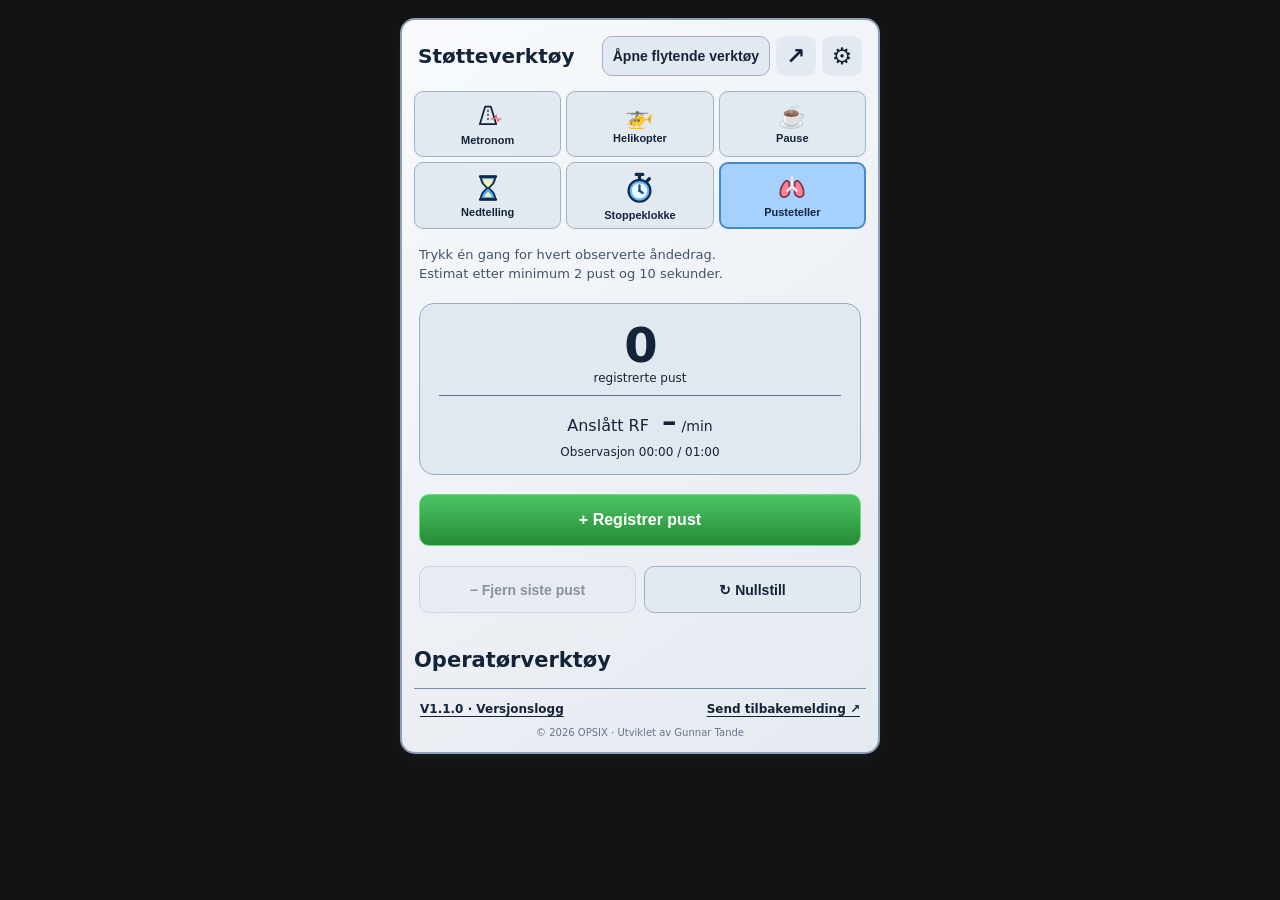
==== commit 8483f01a: ".." ====
--- a/integrasjon.html
+++ b/integrasjon.html
@@ -304,29 +304,29 @@
                         <strong class="time-value" id="heliTime" role="timer" hidden>00:03:00</strong>
                     </div>
                     <div class="time-row heli-entry-row heli-warning-setting">
-                        <span class="time-label">Tid igjen ved varsling</span>
-                        <div id="heliWarning" class="time-parts time-value adjustable-time" role="group" aria-label="Tid igjen ved varsling" aria-describedby="heliError">
-                            <div class="time-segment">
-                                <input type="text" inputmode="numeric" maxlength="2" autocomplete="off" aria-label="Tid igjen ved varsling – timer" data-max="99" value="00">
-                                <div class="time-steps">
-                                    <button type="button" class="time-step" data-step="-1" aria-label="Reduser timer: Tid igjen ved varsling">−</button>
-                                    <button type="button" class="time-step" data-step="1" aria-label="Øk timer: Tid igjen ved varsling">+</button>
-                                </div>
-                            </div>
-                            <span aria-hidden="true">:</span>
-                            <div class="time-segment">
-                                <input type="text" inputmode="numeric" maxlength="2" autocomplete="off" aria-label="Tid igjen ved varsling – minutter" data-max="59" value="01">
-                                <div class="time-steps">
-                                    <button type="button" class="time-step" data-step="-1" aria-label="Reduser minutter: Tid igjen ved varsling">−</button>
-                                    <button type="button" class="time-step" data-step="1" aria-label="Øk minutter: Tid igjen ved varsling">+</button>
-                                </div>
-                            </div>
-                            <span aria-hidden="true">:</span>
-                            <div class="time-segment">
-                                <input type="text" inputmode="numeric" maxlength="2" autocomplete="off" aria-label="Tid igjen ved varsling – sekunder" data-max="59" value="30">
-                                <div class="time-steps">
-                                    <button type="button" class="time-step" data-step="-1" aria-label="Reduser sekunder: Tid igjen ved varsling">−</button>
-                                    <button type="button" class="time-step" data-step="1" aria-label="Øk sekunder: Tid igjen ved varsling">+</button>
+                        <span class="time-label">Varslingsmargin før landing</span>
+                        <div id="heliWarning" class="time-parts time-value adjustable-time" role="group" aria-label="Varslingsmargin før landing" aria-describedby="heliError">
+                            <div class="time-segment">
+                                <input type="text" inputmode="numeric" maxlength="2" autocomplete="off" aria-label="Varslingsmargin før landing – timer" data-max="99" value="00">
+                                <div class="time-steps">
+                                    <button type="button" class="time-step" data-step="-1" aria-label="Reduser timer: Varslingsmargin før landing">−</button>
+                                    <button type="button" class="time-step" data-step="1" aria-label="Øk timer: Varslingsmargin før landing">+</button>
+                                </div>
+                            </div>
+                            <span aria-hidden="true">:</span>
+                            <div class="time-segment">
+                                <input type="text" inputmode="numeric" maxlength="2" autocomplete="off" aria-label="Varslingsmargin før landing – minutter" data-max="59" value="01">
+                                <div class="time-steps">
+                                    <button type="button" class="time-step" data-step="-1" aria-label="Reduser minutter: Varslingsmargin før landing">−</button>
+                                    <button type="button" class="time-step" data-step="1" aria-label="Øk minutter: Varslingsmargin før landing">+</button>
+                                </div>
+                            </div>
+                            <span aria-hidden="true">:</span>
+                            <div class="time-segment">
+                                <input type="text" inputmode="numeric" maxlength="2" autocomplete="off" aria-label="Varslingsmargin før landing – sekunder" data-max="59" value="30">
+                                <div class="time-steps">
+                                    <button type="button" class="time-step" data-step="-1" aria-label="Reduser sekunder: Varslingsmargin før landing">−</button>
+                                    <button type="button" class="time-step" data-step="1" aria-label="Øk sekunder: Varslingsmargin før landing">+</button>
                                 </div>
                             </div>
                         </div>
--- a/klokker.css
+++ b/klokker.css
@@ -181,10 +181,7 @@
   width: 35px;
   height: 35px;
 }
-#nedtelling .toggle-list { margin-top: 24px; }
 #nedtelling > .actions { margin-top: 30px; }
-
-#helikopter > .actions { margin-top: 24px; }
 
 .heli-timeline {
   --warning-position: 50%;
@@ -357,10 +354,9 @@
 }
 .floating-clocks .tool {
   display: flex;
-  flex-direction: row-reverse;
-  align-items: flex-start;
-  justify-content: flex-start;
-  width: 100%;
+  flex-direction: column;
+  width: 100%;
+  height: 100dvh;
   max-width: none;
   border: 0;
   border-radius: 0;
@@ -369,88 +365,144 @@
   background: var(--bg);
 }
 .floating-clocks .tool > :is(.top, .settings-menu, .bottom-links, .copyright) { display: none; }
+.floating-clocks .tool-panes[hidden],
+.floating-clocks .tool-panes > .pane[hidden] { display: none !important; }
+.floating-clocks .tool.floating-expanded.floating-panel-above {
+  flex-direction: column-reverse;
+}
 .floating-clocks .tool > .tabs {
-  display: grid;
-  flex: 0 0 min(var(--floating-strip-width, 400px), 100%);
+  flex: 0 0 auto;
   container-type: inline-size;
-  grid-template-columns: minmax(0, 1fr);
+  width: 100%;
   gap: 3px;
   margin: 0;
+  grid-template-columns: minmax(108px, 1.25fr) repeat(6, minmax(64px, 1fr)) minmax(63px, .8fr);
+  align-items: stretch;
   max-height: 100dvh;
-  overflow-y: auto;
-  padding: 8px;
-}
-
-.floating-clocks .tool:not(.floating-expanded) > .tabs { flex-basis: 100%; }
-.floating-clocks .tool.floating-panel-right { flex-direction: row; }
+  overflow-x: auto;
+  padding: 6px;
+}
+.floating-clocks .floating-clock {
+  display: grid;
+  align-content: center;
+  justify-items: center;
+  gap: 3px;
+  text-align: center;
+  padding: 5px;
+  font-variant-numeric: tabular-nums;
+  border-inline-end: 1px solid var(--border);
+}
+.floating-clocks #floatingTime { font-size: clamp(17px, 3.5cqi, 26px); font-weight: 800; }
+.floating-clocks #floatingDate { font-size: 13px; color: var(--muted); }
 .floating-clocks .tabs > .tab {
-  min-height: clamp(48px, calc((100dvh - 224px) / 6), 122px);
+  min-height: 58px;
+  padding: 4px;
+  gap: 3px;
+  font-size: calc(12px * var(--text-scale, 1));
+  overflow-wrap: anywhere;
+}
+.floating-clocks .tab-status { font-size: 11px; }
+.floating-clocks > .tool-panes {
+  flex: 1 1 0;
+  align-content: start;
+  align-self: flex-start;
+  min-height: 0;
+  overflow: auto;
+  width: 100%;
+  background: var(--panel);
+}
+.floating-clocks .tool-panes > .pane { min-height: 0; grid-area: auto; padding: 8px 10px; }
+.floating-clocks .tool-panes .display {
+  min-height: 0;
+  padding: 8px 9px;
+  margin: 0;
+}
+.floating-clocks .tool-panes .actions {
+  margin-top: 8px;
+  gap: 5px;
+}
+.floating-clocks .pane .btn { min-height: 36px; }
+.floating-clocks .pane :is(.subtitle, .hint) { margin: 0 0 8px; }
+.floating-clocks #pauseBox .pause-time-row { min-height: 48px; }
+.floating-clocks #pauseBox .pause-time-row + .pause-time-row {
+  margin-top: 6px;
+  padding-top: 6px;
+}
+.floating-clocks .pane .field-label { margin: 0; }
+.floating-clocks .pane .adjuster { margin: 0; }
+.floating-clocks .pane .hint { min-height: 0; }
+.floating-clocks .pane .toggle-row { gap: 6px; }
+
+@media (min-width: 580px) {
+  .floating-clocks .tool-panes > .pane {
+    display: grid;
+    grid-template-columns: minmax(0, 1.2fr) minmax(0, 1fr);
+    gap: 6px 12px;
+    align-content: start;
+    align-items: center;
+  }
+  .floating-clocks .pane > .display { grid-column: 1; grid-row: 1 / span var(--control-rows, 1); }
+  .floating-clocks .pane:is(#metronom, #pause) { --control-rows: 4; }
+  .floating-clocks .pane#pusteteller { --control-rows: 3; }
+  .floating-clocks .pane#nedtelling { --control-rows: 2; }
+  .floating-clocks .pane > :not(.display) { grid-column: 2; }
+  .floating-clocks .tool-panes .pane :is(.subtitle, .hint, .toggle-list, .actions) { margin: 0; }
+  .floating-clocks .pane > p:not(.subtitle, .hint) { margin: 0; }
+  .floating-clocks .pane#helikopter { grid-template-columns: minmax(0, 2fr) minmax(0, 1fr); }
+}
+
+
+.clock-sound-setting { grid-column: 1 / -1; }
+.metro-controls {
+  display: grid;
+  grid-template-columns: minmax(0, 1fr) minmax(0, 1fr);
+  gap: 8px 10px;
+  align-items: start;
+}
+.metro-categories .choices { grid-template-columns: minmax(0, 1fr); gap: 4px; }
+.metro-controls .adjuster {
+  margin: 0;
+  flex-direction: column;
+  align-items: flex-start;
   gap: 6px;
-  border-radius: 9px;
-  font-size: calc(20px * var(--text-scale, 1));
-  flex-shrink: 0;
-}
-.floating-clocks .tabs > .floating-toggle {
-  min-height: 48px;
-  font-size: 17px;
-}
-.floating-clocks .tool-panes {
-  flex: 1 1 0;
-  min-width: 0;
-  max-height: 100dvh;
-  overflow: auto;
-}
-.floating-clocks .tool-panes[hidden],
-.floating-clocks .tool-panes > .pane[hidden] { display: none !important; }
-.floating-clocks .tool-panes > .pane {
-  min-height: 0;
-  grid-area: auto;
-  padding: 0 22px 26px;
-}
-
-.floating-clock {
-  display: grid;
-  gap: 4px;
-  justify-items: center;
-  width: 100%;
-  padding: 12px 4px 15px;
-  text-align: center;
-  border-bottom: 1px solid var(--border);
-  font-variant-numeric: tabular-nums;
-}
-#floatingTime { font-size: clamp(22px, 19cqi, 76px); font-weight: 800; line-height: 1; }
-#floatingDate { color: var(--muted); font-size: 22px; }
-.floating-pane-heading { display: none; }
-.floating-clocks .floating-pane-heading {
-  display: block;
-  padding: 22px 22px 18px;
-}
-.floating-clocks .floating-pane-heading h1 { font-size: 29px; }
-.floating-clocks .floating-pane-heading p {
-  margin: 5px 0 0;
-  color: var(--muted);
-  font-size: 20px;
-  font-weight: 650;
-}
-.floating-clocks .tool-panes .actions { margin-top: 26px; gap: 12px; }
-.floating-clocks .tool-panes .time-card { margin-bottom: 22px; }
-.floating-clocks .tabs .tab-status { font-size: calc(15px * var(--text-scale, 1)); }
-
-@media (max-height: 760px) {
-  .floating-clocks .tabs > .tab[data-tab] {
-    gap: 3px;
-    padding-block: 4px;
-    font-size: calc(16px * var(--text-scale, 1));
+}
+.metro-controls > :is(.hint, .actions) { grid-column: 1 / -1; }
+.metro-controls .actions { margin-top: 0; }
+.heli-controls { min-width: 0; }
+.heli-controls .heli-timeline { margin-inline: 4px; }
+.heli-controls #heliAck { grid-column: auto; }
+.heli-controls button[hidden] { display: none; }
+
+.floating-clocks .metro-controls .choice { min-height: 32px; }
+.floating-clocks .metro-controls .adjuster input { width: 46px; }
+.floating-clocks .metro-controls .adjuster button { width: 30px; }
+.floating-clocks .metro-controls .hint { margin: 0; }
+.floating-clocks #heliBox .heli-entry-row { margin-block: 2px; }
+.floating-clocks #heliBox .heli-warning-setting { padding-top: 5px; margin-top: 5px; }
+.floating-clocks #heliBox .time-step { min-height: 23px; }
+.floating-clocks #pauseBox .pause-time-row { min-height: 42px; }
+.floating-clocks #pauseBox .pause-time-row + .pause-time-row { margin-top: 4px; padding-top: 4px; }
+.floating-clocks .heli-controls #heliAlarm { margin: 5px 0; font-size: 13px; }
+.floating-clocks .heli-controls #heliAlarm[hidden] { display: block; visibility: hidden; }
+
+@media (min-width: 580px) {
+  .floating-clocks .pane:is(#metronom, #pause, #nedtelling) { --control-rows: 1; }
+  .floating-clocks .pane > .metro-controls > .actions { margin: 0; }
+  .floating-clocks .pane#helikopter { grid-template-columns: minmax(0, 1.45fr) minmax(0, 1fr); }
+  .floating-clocks .pane#pause > .actions { grid-row: 1; }
+  .floating-clocks .pane#pause > p { grid-column: 1 / -1; }
+}
+
+@media (max-width: 620px) {
+  .floating-clocks .tool > .tabs {
+    grid-template-columns: minmax(87px, 1.2fr) repeat(6, minmax(48px, 1fr)) minmax(54px, .8fr);
+    column-gap: 2px;
+    padding-inline: 4px;
   }
-  .floating-clocks .tabs .tab-symbol {
-    display: grid;
-    place-items: center;
-    font-size: 22px;
+  .floating-clocks .tabs > .tab {
+    padding-inline: 2px;
+    font-size: calc(11px * var(--text-scale, 1));
   }
-  .floating-clocks .tabs .tab-symbol svg { width: 24px; height: 24px; }
-  .floating-clocks .tabs .tab-status { font-size: calc(12px * var(--text-scale, 1)); }
-  .floating-clocks .floating-clock { padding-block: 8px 10px; }
-  .floating-clocks #floatingTime { font-size: clamp(22px, 19cqi, 62px); }
-  .floating-clocks #floatingDate { font-size: 18px; }
-  .floating-clocks .tabs > .floating-toggle { min-height: 38px; }
+  .floating-clocks .tab-symbol svg { width: 24px; height: 24px; }
+  .floating-clocks #floatingDate { font-size: 11px; }
 }
